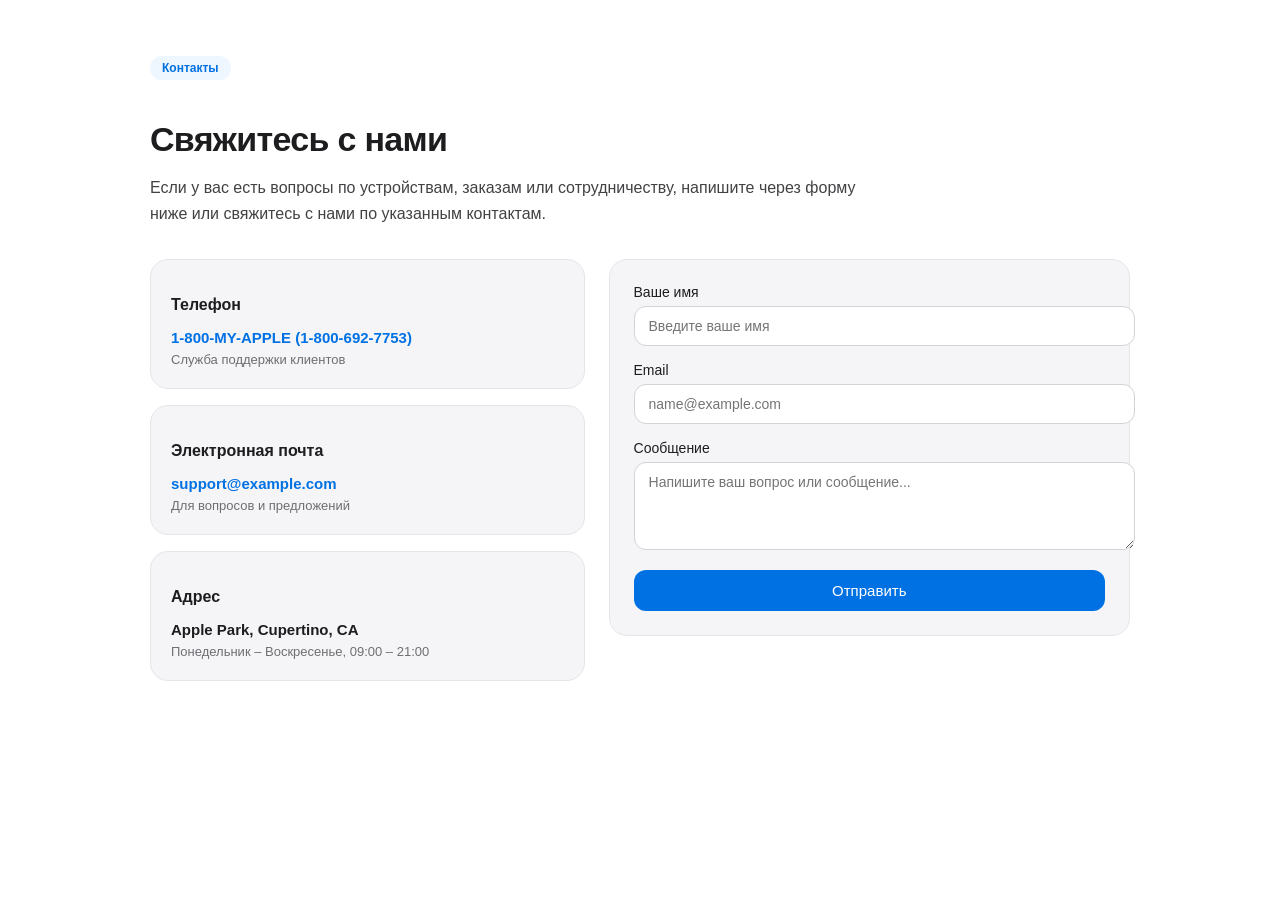
==== index-3.html @ d9213af7 "Add files via upload" ====
<!DOCTYPE html>
<html lang="en">
<head>
    <meta charset="UTF-8">
    <meta name="viewport" content="width=device-width, initial-scale=1.0">
    <title>Document</title>
</head>
<body>
     <section id="contact" class="contact-section">
  <div class="contact-header">
    <span class="contact-tag">Контакты</span>
    <h2>Свяжитесь с нами</h2>
    <p class="contact-lead">
      Если у вас есть вопросы по устройствам, заказам или сотрудничеству, напишите через форму ниже или свяжитесь с нами по указанным контактам.
    </p>
  </div>

  <div class="contact-layout">
    <div class="contact-info">
      <div class="contact-card">
        <h3>Телефон</h3>
        <p><a href="tel:18006927753">1-800-MY-APPLE (1-800-692-7753)</a></p>
        <span>Служба поддержки клиентов</span>
      </div>

      <div class="contact-card">
        <h3>Электронная почта</h3>
        <p><a href="mailto:support@example.com">support@example.com</a></p>
        <span>Для вопросов и предложений</span>
      </div>

      <div class="contact-card">
        <h3>Адрес</h3>
        <p>Apple Park, Cupertino, CA</p>
        <span>Понедельник – Воскресенье, 09:00 – 21:00</span>
      </div>
    </div>

    <form class="contact-form" onsubmit="event.preventDefault(); alert('Ваше сообщение отправлено!'); this.reset();">
      <div class="form-group">
        <label for="name">Ваше имя</label>
        <input id="name" type="text" placeholder="Введите ваше имя" required />
      </div>

      <div class="form-group">
        <label for="email">Email</label>
        <input id="email" type="email" placeholder="name@example.com" required />
      </div>

      <div class="form-group">
        <label for="message">Сообщение</label>
        <textarea id="message" rows="4" placeholder="Напишите ваш вопрос или сообщение..." required></textarea>
      </div>

      <button type="submit" class="contact-submit">Отправить</button>
    </form>
  </div>
</section>
<style>
    .contact-section {
  max-width: 980px;
  margin: 56px auto 64px;
  padding: 0 20px;
  color: #1d1d1f;
  font-family: -apple-system, BlinkMacSystemFont, "SF Pro Display", "Segoe UI", Roboto, sans-serif;
}

.contact-header {
  max-width: 720px;
  margin-bottom: 32px;
}

.contact-tag {
  display: inline-block;
  font-size: 12px;
  font-weight: 600;
  color: #0071e3;
  background: #eef6ff;
  padding: 5px 12px;
  border-radius: 999px;
  margin-bottom: 12px;
}

.contact-header h2 {
  font-size: 34px;
  line-height: 1.15;
  margin-bottom: 12px;
  letter-spacing: -0.02em;
}

.contact-lead {
  font-size: 16px;
  line-height: 1.6;
  color: #424245;
}

.contact-layout {
  display: grid;
  grid-template-columns: 1fr 1.2fr;
  gap: 24px;
  align-items: start;
}

.contact-info {
  display: flex;
  flex-direction: column;
  gap: 16px;
}

.contact-card {
  background: #f5f5f7;
  border-radius: 18px;
  padding: 20px;
  border: 1px solid #e5e5ea;
}

.contact-card h3 {
  font-size: 16px;
  margin-bottom: 6px;
  color: #1d1d1f;
}

.contact-card p {
  font-size: 15px;
  font-weight: 600;
  margin-bottom: 4px;
}

.contact-card a {
  color: #0071e3;
  text-decoration: none;
}

.contact-card a:hover {
  text-decoration: underline;
}

.contact-card span {
  font-size: 13px;
  color: #6e6e73;
}

.contact-form {
  background: #f5f5f7;
  border-radius: 18px;
  padding: 24px;
  border: 1px solid #e5e5ea;
}

.form-group {
  margin-bottom: 16px;
}

.form-group label {
  display: block;
  font-size: 14px;
  font-weight: 500;
  margin-bottom: 6px;
  color: #1d1d1f;
}

.form-group input,
.form-group textarea {
  width: 100%;
  padding: 11px 14px;
  border-radius: 12px;
  border: 1px solid #d2d2d7;
  background: #ffffff;
  font-size: 14px;
  font-family: inherit;
  color: #1d1d1f;
  outline: none;
  transition: border-color 0.2s ease, box-shadow 0.2s ease;
}

.form-group input:focus,
.form-group textarea:focus {
  border-color: #0071e3;
  box-shadow: 0 0 0 3px rgba(0, 113, 227, 0.15);
}

.contact-submit {
  width: 100%;
  background: #0071e3;
  color: #ffffff;
  border: none;
  padding: 12px 20px;
  border-radius: 12px;
  font-size: 15px;
  font-weight: 500;
  cursor: pointer;
  transition: background 0.2s ease;
}

.contact-submit:hover {
  background: #005bb5;
}

@media (max-width: 780px) {
  .contact-layout {
    grid-template-columns: 1fr;
  }

  .contact-header h2 {
    font-size: 28px;
  }
}
</style>
</body>
</html>
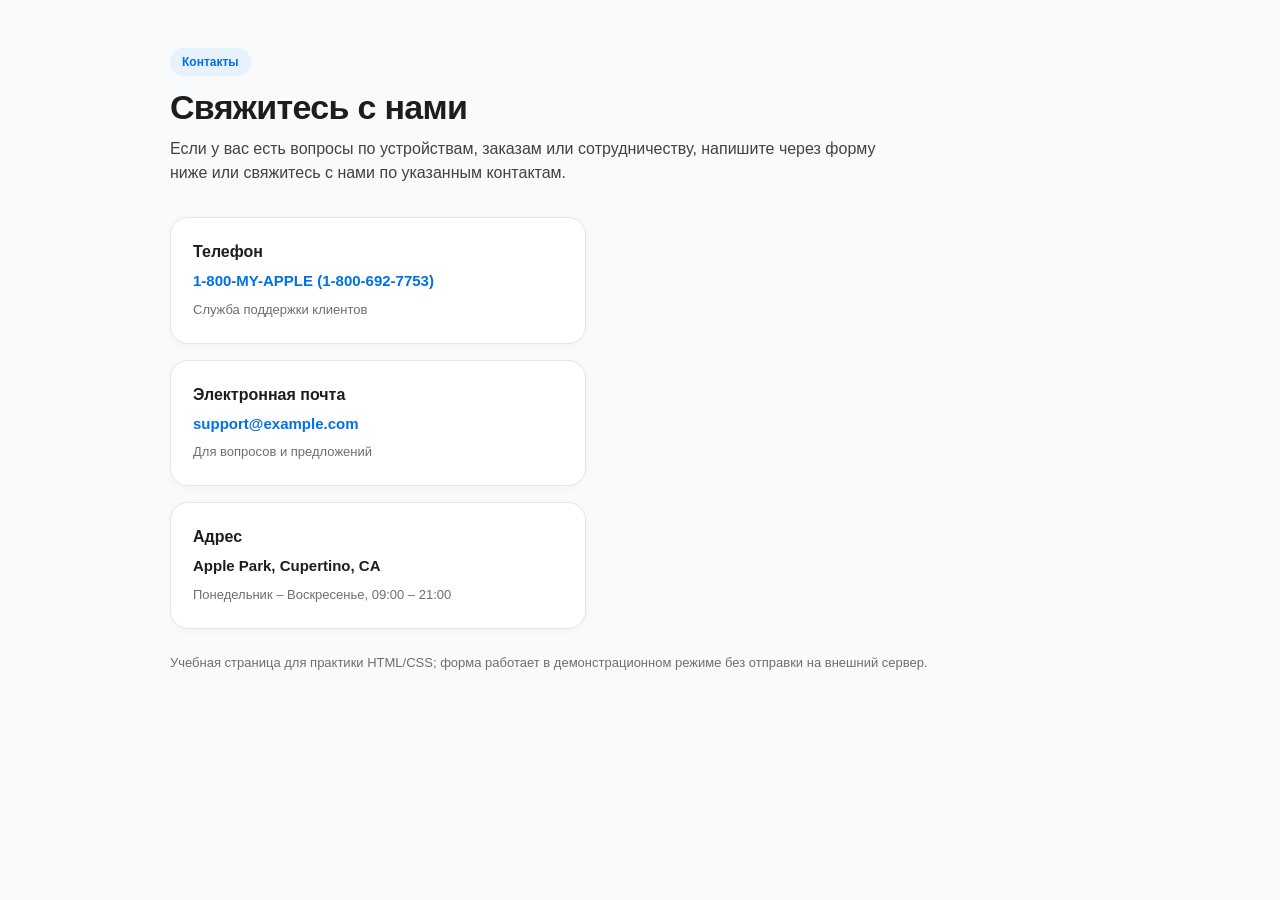
==== commit 453f118d: "Update index-3.html" ====
--- a/index-3.html
+++ b/index-3.html
@@ -1,210 +1,238 @@
-<!DOCTYPE html>
-<html lang="en">
+  <!DOCTYPE html>
+<html lang="ru">
 <head>
-    <meta charset="UTF-8">
-    <meta name="viewport" content="width=device-width, initial-scale=1.0">
-    <title>Document</title>
+  <meta charset="UTF-8" />
+  <meta name="viewport" content="width=device-width, initial-scale=1.0" />
+  <title>Контакты — Учебный проект</title>
+  <style>
+    * {
+      box-sizing: border-box;
+      margin: 0;
+      padding: 0;
+    }
+
+    body {
+      font-family: -apple-system, BlinkMacSystemFont, "Segoe UI", Roboto, sans-serif;
+      background-color: #f9fafb;
+      color: #1d1d1f;
+      line-height: 1.5;
+    }
+
+    .contact-section {
+      max-width: 980px;
+      margin: 48px auto 64px;
+      padding: 0 20px;
+    }
+
+    .contact-tag {
+      display: inline-block;
+      font-size: 12px;
+      font-weight: 600;
+      color: #0071e3;
+      background: #e8f2ff;
+      padding: 5px 12px;
+      border-radius: 999px;
+      margin-bottom: 12px;
+    }
+
+    .contact-header h1 {
+      font-size: 34px;
+      line-height: 1.15;
+      margin-bottom: 10px;
+      letter-spacing: -0.02em;
+    }
+
+    .contact-lead {
+      font-size: 16px;
+      color: #424245;
+      max-width: 720px;
+      margin-bottom: 32px;
+    }
+
+    .contact-layout {
+      display: grid;
+      grid-template-columns: 1fr 1.2fr;
+      gap: 24px;
+      align-items: start;
+    }
+
+    .contact-info {
+      display: flex;
+      flex-direction: column;
+      gap: 16px;
+    }
+
+    .contact-card {
+      background: #ffffff;
+      border-radius: 18px;
+      padding: 22px;
+      border: 1px solid #e5e5ea;
+      box-shadow: 0 2px 10px rgba(0, 0, 0, 0.03);
+      transition: transform 0.2s ease, box-shadow 0.2s ease;
+    }
+
+    .contact-card:hover {
+      transform: translateY(-2px);
+      box-shadow: 0 10px 24px rgba(0, 0, 0, 0.06);
+    }
+
+    .contact-card h2 {
+      font-size: 16px;
+      margin-bottom: 6px;
+      color: #1d1d1f;
+    }
+
+    .contact-card p {
+      font-size: 15px;
+      font-weight: 600;
+      margin-bottom: 4px;
+      color: #1d1d1f;
+    }
+
+    .contact-card a {
+      color: #0071e3;
+      text-decoration: none;
+    }
+
+    .contact-card a:hover {
+      text-decoration: underline;
+    }
+
+    .contact-card span {
+      font-size: 13px;
+      color: #6e6e73;
+    }
+
+    .contact-form {
+      background: #ffffff;
+      border-radius: 18px;
+      padding: 24px;
+      border: 1px solid #e5e5ea;
+      box-shadow: 0 2px 10px rgba(0, 0, 0, 0.03);
+    }
+
+    .form-group {
+      margin-bottom: 16px;
+    }
+
+    .form-group label {
+      display: block;
+      font-size: 14px;
+      font-weight: 500;
+      margin-bottom: 6px;
+      color: #1d1d1f;
+    }
+
+    .form-group input,
+    .form-group textarea {
+      width: 100%;
+      padding: 11px 14px;
+      border-radius: 12px;
+      border: 1px solid #d2d2d7;
+      background: #f9fafb;
+      font-size: 14px;
+      font-family: inherit;
+      color: #1d1d1f;
+      outline: none;
+      transition: border-color 0.2s ease, box-shadow 0.2s ease, background 0.2s ease;
+    }
+
+    .form-group input:focus,
+    .form-group textarea:focus {
+      background: #ffffff;
+      border-color: #0071e3;
+      box-shadow: 0 0 0 3px rgba(0, 113, 227, 0.15);
+    }
+
+    .contact-submit {
+      width: 100%;
+      background: #0071e3;
+      color: #ffffff;
+      border: none;
+      padding: 12px 20px;
+      border-radius: 12px;
+      font-size: 15px;
+      font-weight: 500;
+      cursor: pointer;
+      transition: background 0.2s ease;
+    }
+
+    .contact-submit:hover {
+      background: #005bb5;
+    }
+
+    .form-status {
+      margin-top: 12px;
+      font-size: 13px;
+      color: #1b7f3b;
+      min-height: 18px;
+    }
+
+    .demo-note {
+      margin-top: 24px;
+      font-size: 13px;
+      color: #6e6e73;
+    }
+
+    @media (max-width: 780px) {
+      .contact-layout {
+        grid-template-columns: 1fr;
+      }
+
+      .contact-header h1 {
+        font-size: 28px;
+      }
+    }
+  </style>
 </head>
 <body>
-     <section id="contact" class="contact-section">
-  <div class="contact-header">
-    <span class="contact-tag">Контакты</span>
-    <h2>Свяжитесь с нами</h2>
-    <p class="contact-lead">
-      Если у вас есть вопросы по устройствам, заказам или сотрудничеству, напишите через форму ниже или свяжитесь с нами по указанным контактам.
+  <section id="contact" class="contact-section">
+    <div class="contact-header">
+      <span class="contact-tag">Контакты</span>
+      <h1>Свяжитесь с нами</h1>
+      <p class="contact-lead">
+        Если у вас есть вопросы по устройствам, заказам или сотрудничеству, напишите через форму ниже или свяжитесь с нами по указанным контактам.
+      </p>
+    </div>
+
+    <div class="contact-layout">
+      <div class="contact-info">
+        <div class="contact-card">
+          <h2>Телефон</h2>
+          <p><a href="tel:18006927753">1-800-MY-APPLE (1-800-692-7753)</a></p>
+          <span>Служба поддержки клиентов</span>
+        </div>
+
+        <div class="contact-card">
+          <h2>Электронная почта</h2>
+          <p><a href="mailto:support@example.com">support@example.com</a></p>
+          <span>Для вопросов и предложений</span>
+        </div>
+
+        <div class="contact-card">
+          <h2>Адрес</h2>
+          <p>Apple Park, Cupertino, CA</p>
+          <span>Понедельник – Воскресенье, 09:00 – 21:00</span>
+        </div>
+      </div>
+
+       
+    </div>
+
+    <p class="demo-note">
+      Учебная страница для практики HTML/CSS; форма работает в демонстрационном режиме без отправки на внешний сервер.
     </p>
-  </div>
-
-  <div class="contact-layout">
-    <div class="contact-info">
-      <div class="contact-card">
-        <h3>Телефон</h3>
-        <p><a href="tel:18006927753">1-800-MY-APPLE (1-800-692-7753)</a></p>
-        <span>Служба поддержки клиентов</span>
-      </div>
-
-      <div class="contact-card">
-        <h3>Электронная почта</h3>
-        <p><a href="mailto:support@example.com">support@example.com</a></p>
-        <span>Для вопросов и предложений</span>
-      </div>
-
-      <div class="contact-card">
-        <h3>Адрес</h3>
-        <p>Apple Park, Cupertino, CA</p>
-        <span>Понедельник – Воскресенье, 09:00 – 21:00</span>
-      </div>
-    </div>
-
-    <form class="contact-form" onsubmit="event.preventDefault(); alert('Ваше сообщение отправлено!'); this.reset();">
-      <div class="form-group">
-        <label for="name">Ваше имя</label>
-        <input id="name" type="text" placeholder="Введите ваше имя" required />
-      </div>
-
-      <div class="form-group">
-        <label for="email">Email</label>
-        <input id="email" type="email" placeholder="name@example.com" required />
-      </div>
-
-      <div class="form-group">
-        <label for="message">Сообщение</label>
-        <textarea id="message" rows="4" placeholder="Напишите ваш вопрос или сообщение..." required></textarea>
-      </div>
-
-      <button type="submit" class="contact-submit">Отправить</button>
-    </form>
-  </div>
-</section>
-<style>
-    .contact-section {
-  max-width: 980px;
-  margin: 56px auto 64px;
-  padding: 0 20px;
-  color: #1d1d1f;
-  font-family: -apple-system, BlinkMacSystemFont, "SF Pro Display", "Segoe UI", Roboto, sans-serif;
-}
-
-.contact-header {
-  max-width: 720px;
-  margin-bottom: 32px;
-}
-
-.contact-tag {
-  display: inline-block;
-  font-size: 12px;
-  font-weight: 600;
-  color: #0071e3;
-  background: #eef6ff;
-  padding: 5px 12px;
-  border-radius: 999px;
-  margin-bottom: 12px;
-}
-
-.contact-header h2 {
-  font-size: 34px;
-  line-height: 1.15;
-  margin-bottom: 12px;
-  letter-spacing: -0.02em;
-}
-
-.contact-lead {
-  font-size: 16px;
-  line-height: 1.6;
-  color: #424245;
-}
-
-.contact-layout {
-  display: grid;
-  grid-template-columns: 1fr 1.2fr;
-  gap: 24px;
-  align-items: start;
-}
-
-.contact-info {
-  display: flex;
-  flex-direction: column;
-  gap: 16px;
-}
-
-.contact-card {
-  background: #f5f5f7;
-  border-radius: 18px;
-  padding: 20px;
-  border: 1px solid #e5e5ea;
-}
-
-.contact-card h3 {
-  font-size: 16px;
-  margin-bottom: 6px;
-  color: #1d1d1f;
-}
-
-.contact-card p {
-  font-size: 15px;
-  font-weight: 600;
-  margin-bottom: 4px;
-}
-
-.contact-card a {
-  color: #0071e3;
-  text-decoration: none;
-}
-
-.contact-card a:hover {
-  text-decoration: underline;
-}
-
-.contact-card span {
-  font-size: 13px;
-  color: #6e6e73;
-}
-
-.contact-form {
-  background: #f5f5f7;
-  border-radius: 18px;
-  padding: 24px;
-  border: 1px solid #e5e5ea;
-}
-
-.form-group {
-  margin-bottom: 16px;
-}
-
-.form-group label {
-  display: block;
-  font-size: 14px;
-  font-weight: 500;
-  margin-bottom: 6px;
-  color: #1d1d1f;
-}
-
-.form-group input,
-.form-group textarea {
-  width: 100%;
-  padding: 11px 14px;
-  border-radius: 12px;
-  border: 1px solid #d2d2d7;
-  background: #ffffff;
-  font-size: 14px;
-  font-family: inherit;
-  color: #1d1d1f;
-  outline: none;
-  transition: border-color 0.2s ease, box-shadow 0.2s ease;
-}
-
-.form-group input:focus,
-.form-group textarea:focus {
-  border-color: #0071e3;
-  box-shadow: 0 0 0 3px rgba(0, 113, 227, 0.15);
-}
-
-.contact-submit {
-  width: 100%;
-  background: #0071e3;
-  color: #ffffff;
-  border: none;
-  padding: 12px 20px;
-  border-radius: 12px;
-  font-size: 15px;
-  font-weight: 500;
-  cursor: pointer;
-  transition: background 0.2s ease;
-}
-
-.contact-submit:hover {
-  background: #005bb5;
-}
-
-@media (max-width: 780px) {
-  .contact-layout {
-    grid-template-columns: 1fr;
-  }
-
-  .contact-header h2 {
-    font-size: 28px;
-  }
-}
-</style>
+  </section>
+
+  <script>
+    const form = document.getElementById("contactForm");
+    const statusEl = document.getElementById("formStatus");
+
+    form.addEventListener("submit", function (event) {
+      event.preventDefault();
+      statusEl.textContent = "Сообщение сохранено в демо-режиме.";
+      form.reset();
+    });
+  </script>
 </body>
-</html>+</html>
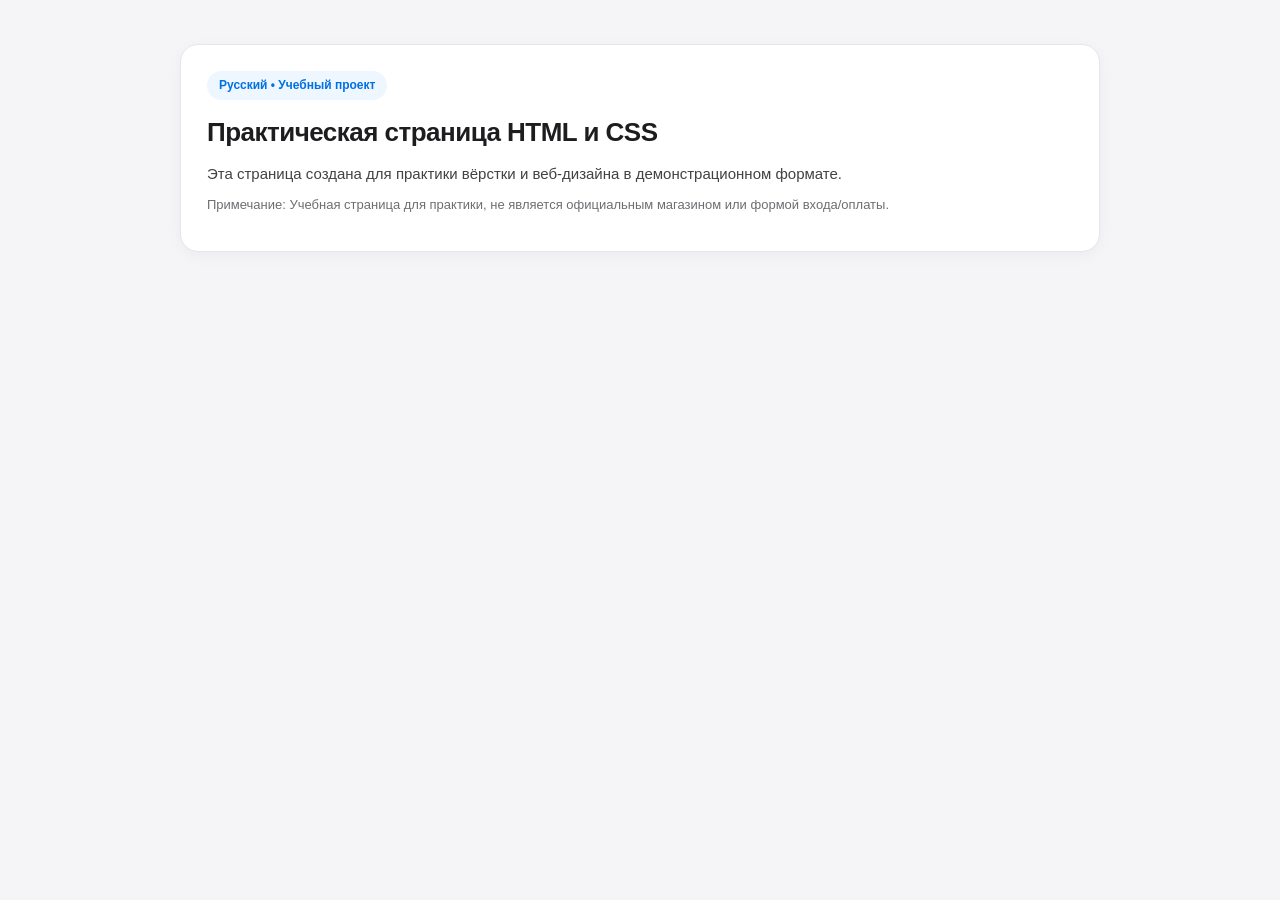
==== commit bbde29d9: "Update index-3.html" ====
--- a/index-3.html
+++ b/index-3.html
@@ -1,9 +1,9 @@
   <!DOCTYPE html>
-<html lang="ru">
+<html lang="ky">
 <head>
   <meta charset="UTF-8" />
   <meta name="viewport" content="width=device-width, initial-scale=1.0" />
-  <title>Контакты — Учебный проект</title>
+  <title>Окуу баракчасы — Учебная страница</title>
   <style>
     * {
       box-sizing: border-box;
@@ -13,226 +13,70 @@
 
     body {
       font-family: -apple-system, BlinkMacSystemFont, "Segoe UI", Roboto, sans-serif;
-      background-color: #f9fafb;
+      background-color: #f5f5f7;
       color: #1d1d1f;
-      line-height: 1.5;
+      line-height: 1.55;
     }
 
-    .contact-section {
-      max-width: 980px;
-      margin: 48px auto 64px;
+    .page-wrap {
+      max-width: 960px;
+      margin: 44px auto;
       padding: 0 20px;
     }
 
-    .contact-tag {
+    .card {
+      background: #ffffff;
+      border: 1px solid #e5e5ea;
+      border-radius: 18px;
+      padding: 26px;
+      margin-bottom: 20px;
+      box-shadow: 0 4px 16px rgba(0, 0, 0, 0.04);
+    }
+
+    .badge {
       display: inline-block;
       font-size: 12px;
       font-weight: 600;
       color: #0071e3;
-      background: #e8f2ff;
+      background: #eef6ff;
       padding: 5px 12px;
       border-radius: 999px;
       margin-bottom: 12px;
     }
 
-    .contact-header h1 {
-      font-size: 34px;
-      line-height: 1.15;
+    h1, h2 {
+      font-size: 26px;
       margin-bottom: 10px;
       letter-spacing: -0.02em;
     }
 
-    .contact-lead {
-      font-size: 16px;
+    p {
+      font-size: 15px;
       color: #424245;
-      max-width: 720px;
-      margin-bottom: 32px;
+      margin-bottom: 10px;
     }
 
-    .contact-layout {
-      display: grid;
-      grid-template-columns: 1fr 1.2fr;
-      gap: 24px;
-      align-items: start;
-    }
-
-    .contact-info {
-      display: flex;
-      flex-direction: column;
-      gap: 16px;
-    }
-
-    .contact-card {
-      background: #ffffff;
-      border-radius: 18px;
-      padding: 22px;
-      border: 1px solid #e5e5ea;
-      box-shadow: 0 2px 10px rgba(0, 0, 0, 0.03);
-      transition: transform 0.2s ease, box-shadow 0.2s ease;
-    }
-
-    .contact-card:hover {
-      transform: translateY(-2px);
-      box-shadow: 0 10px 24px rgba(0, 0, 0, 0.06);
-    }
-
-    .contact-card h2 {
-      font-size: 16px;
-      margin-bottom: 6px;
-      color: #1d1d1f;
-    }
-
-    .contact-card p {
-      font-size: 15px;
-      font-weight: 600;
-      margin-bottom: 4px;
-      color: #1d1d1f;
-    }
-
-    .contact-card a {
-      color: #0071e3;
-      text-decoration: none;
-    }
-
-    .contact-card a:hover {
-      text-decoration: underline;
-    }
-
-    .contact-card span {
+    .note {
       font-size: 13px;
       color: #6e6e73;
-    }
-
-    .contact-form {
-      background: #ffffff;
-      border-radius: 18px;
-      padding: 24px;
-      border: 1px solid #e5e5ea;
-      box-shadow: 0 2px 10px rgba(0, 0, 0, 0.03);
-    }
-
-    .form-group {
-      margin-bottom: 16px;
-    }
-
-    .form-group label {
-      display: block;
-      font-size: 14px;
-      font-weight: 500;
-      margin-bottom: 6px;
-      color: #1d1d1f;
-    }
-
-    .form-group input,
-    .form-group textarea {
-      width: 100%;
-      padding: 11px 14px;
-      border-radius: 12px;
-      border: 1px solid #d2d2d7;
-      background: #f9fafb;
-      font-size: 14px;
-      font-family: inherit;
-      color: #1d1d1f;
-      outline: none;
-      transition: border-color 0.2s ease, box-shadow 0.2s ease, background 0.2s ease;
-    }
-
-    .form-group input:focus,
-    .form-group textarea:focus {
-      background: #ffffff;
-      border-color: #0071e3;
-      box-shadow: 0 0 0 3px rgba(0, 113, 227, 0.15);
-    }
-
-    .contact-submit {
-      width: 100%;
-      background: #0071e3;
-      color: #ffffff;
-      border: none;
-      padding: 12px 20px;
-      border-radius: 12px;
-      font-size: 15px;
-      font-weight: 500;
-      cursor: pointer;
-      transition: background 0.2s ease;
-    }
-
-    .contact-submit:hover {
-      background: #005bb5;
-    }
-
-    .form-status {
-      margin-top: 12px;
-      font-size: 13px;
-      color: #1b7f3b;
-      min-height: 18px;
-    }
-
-    .demo-note {
-      margin-top: 24px;
-      font-size: 13px;
-      color: #6e6e73;
-    }
-
-    @media (max-width: 780px) {
-      .contact-layout {
-        grid-template-columns: 1fr;
-      }
-
-      .contact-header h1 {
-        font-size: 28px;
-      }
+      margin-top: 8px;
     }
   </style>
 </head>
 <body>
-  <section id="contact" class="contact-section">
-    <div class="contact-header">
-      <span class="contact-tag">Контакты</span>
-      <h1>Свяжитесь с нами</h1>
-      <p class="contact-lead">
-        Если у вас есть вопросы по устройствам, заказам или сотрудничеству, напишите через форму ниже или свяжитесь с нами по указанным контактам.
+  <main class="page-wrap">
+    
+
+    <section class="card">
+      <span class="badge">Русский • Учебный проект</span>
+      <h2>Практическая страница HTML и CSS</h2>
+      <p>
+        Эта страница создана для практики вёрстки и веб-дизайна в демонстрационном формате.
       </p>
-    </div>
-
-    <div class="contact-layout">
-      <div class="contact-info">
-        <div class="contact-card">
-          <h2>Телефон</h2>
-          <p><a href="tel:18006927753">1-800-MY-APPLE (1-800-692-7753)</a></p>
-          <span>Служба поддержки клиентов</span>
-        </div>
-
-        <div class="contact-card">
-          <h2>Электронная почта</h2>
-          <p><a href="mailto:support@example.com">support@example.com</a></p>
-          <span>Для вопросов и предложений</span>
-        </div>
-
-        <div class="contact-card">
-          <h2>Адрес</h2>
-          <p>Apple Park, Cupertino, CA</p>
-          <span>Понедельник – Воскресенье, 09:00 – 21:00</span>
-        </div>
-      </div>
-
-       
-    </div>
-
-    <p class="demo-note">
-      Учебная страница для практики HTML/CSS; форма работает в демонстрационном режиме без отправки на внешний сервер.
-    </p>
-  </section>
-
-  <script>
-    const form = document.getElementById("contactForm");
-    const statusEl = document.getElementById("formStatus");
-
-    form.addEventListener("submit", function (event) {
-      event.preventDefault();
-      statusEl.textContent = "Сообщение сохранено в демо-режиме.";
-      form.reset();
-    });
-  </script>
+      <p class="note">
+        Примечание: Учебная страница для практики, не является официальным магазином или формой входа/оплаты.
+      </p>
+    </section>
+  </main>
 </body>
 </html>
